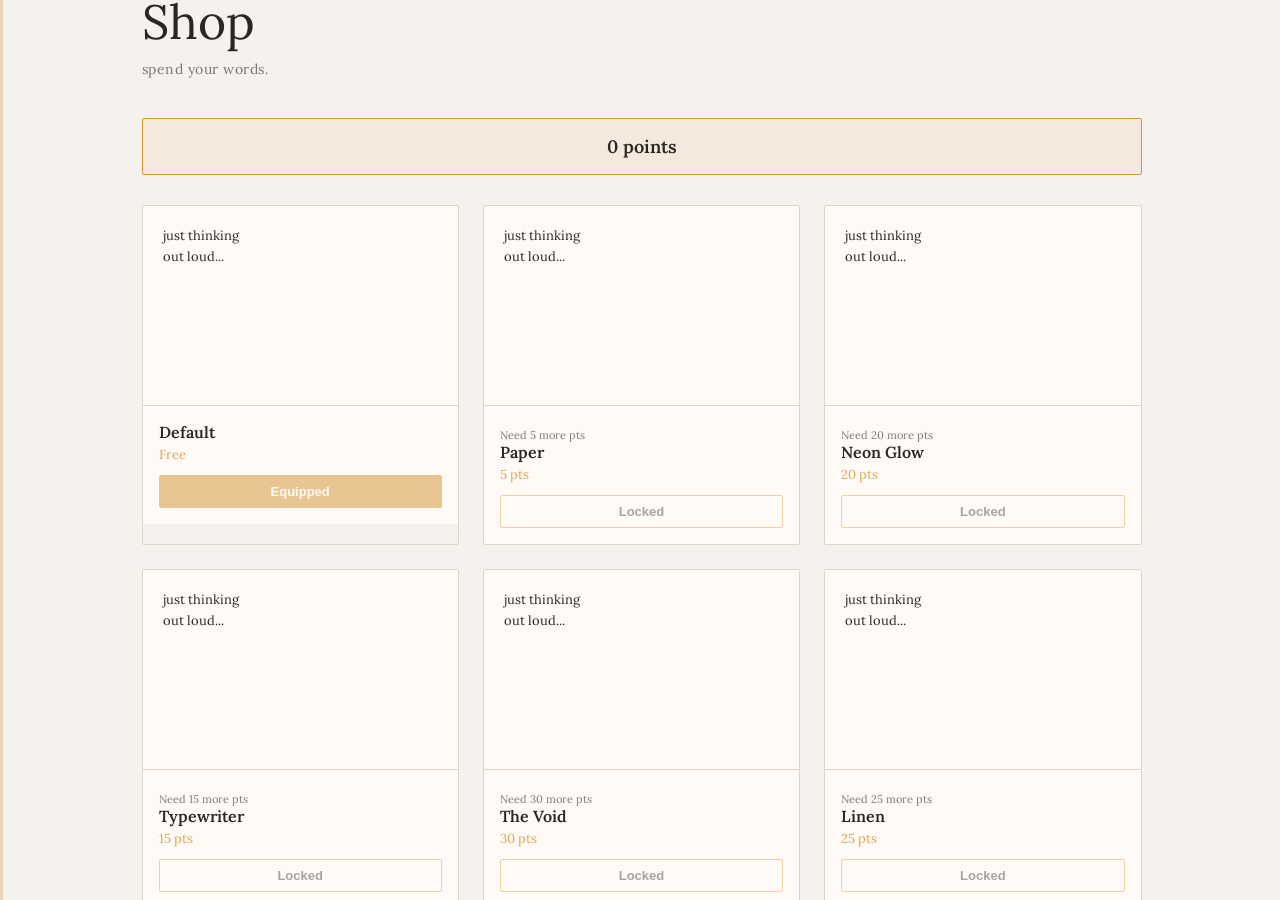
==== shop.html @ 13646a2e "Build Vomit MVP: complete journaling app with journal page, shop, themes, points, and prompts - Jour" ====
<!DOCTYPE html>
<html lang="en">
<head>
  <meta charset="UTF-8">
  <meta name="viewport" content="width=device-width, initial-scale=1.0">
  <title>Vomit — Shop</title>
  <link rel="stylesheet" href="style.css">
</head>
<body class="dusk font-lora">
  <div class="main-container">
    <!-- Sidebar toggle strip -->
    <div class="sidebar-toggle"></div>

    <!-- Sidebar -->
    <div class="sidebar">
      <div class="sidebar-section">
        <div class="sidebar-section-title">Typeface</div>
        <div class="font-options">
          <div class="font-option lora" data-font="lora">Lora</div>
          <div class="font-option dm-mono" data-font="dm-mono">DM Mono</div>
          <div class="font-option playfair" data-font="playfair">Playfair Display</div>
          <div class="font-option crimson" data-font="crimson">Crimson Pro</div>
          <div class="font-option baskerville" data-font="baskerville">Libre Baskerville</div>
        </div>
      </div>

      <div class="sidebar-section">
        <div class="sidebar-section-title">Mood</div>
        <div class="colorway-options">
          <div class="colorway-swatch colorway-dusk" data-colorway="dusk"></div>
          <div class="colorway-swatch colorway-midnight" data-colorway="midnight"></div>
          <div class="colorway-swatch colorway-fog" data-colorway="fog"></div>
          <div class="colorway-swatch colorway-paper" data-colorway="paper"></div>
          <div class="colorway-swatch colorway-forest" data-colorway="forest"></div>
        </div>
      </div>

      <div class="sidebar-nav">
        <a href="index.html" class="nav-link">Journal</a>
      </div>
    </div>

    <!-- Main content -->
    <div class="content">
      <div style="width: 100%; max-width: 1000px;">
        <div class="shop-header">
          <h1 class="shop-title">Shop</h1>
          <p class="shop-subtext">spend your words.</p>
        </div>

        <div class="points-balance">0 points</div>

        <div class="themes-grid"></div>
      </div>
    </div>
  </div>

  <script src="data.js"></script>
  <script src="shop.js"></script>
</body>
</html>
---- style.css ----
@import url('https://fonts.googleapis.com/css2?family=Crimson+Pro:ital,wght@0,400;0,600;1,400&family=DM+Mono:ital,wght@0,300;0,400;1,300&family=Libre+Baskerville:ital,wght@0,400;0,700;1,400&family=Lora:ital,wght@0,400;0,600;1,400&family=Playfair+Display:ital,wght@0,400;0,600;1,400&display=swap');

* {
  margin: 0;
  padding: 0;
  box-sizing: border-box;
}

html, body {
  width: 100%;
  height: 100%;
  overflow: hidden;
}

body {
  font-family: 'Lora', serif;
  transition: all 0.2s ease;
}

/* Colorways */
body.dusk {
  --bg: #f5f1ed;
  --text: #2c2622;
  --accent: #d4932e;
  --card-bg: #fffaf6;
  --card-border: #ddd5cc;
  --sidebar-bg: rgba(245, 241, 237, 0.92);
  --prompt-bg: rgba(212, 147, 46, 0.08);
  --prompt-text: #2c2622;
  --ruled-line: #e8ddd3;
}

body.midnight {
  --bg: #0f0e0e;
  --text: #e8e4de;
  --accent: #5a7fb8;
  --card-bg: #1a1a1a;
  --card-border: #333;
  --sidebar-bg: rgba(15, 14, 14, 0.92);
  --prompt-bg: rgba(90, 127, 184, 0.12);
  --prompt-text: #e8e4de;
  --ruled-line: #3a3a3a;
}

body.fog {
  --bg: #9e9fa3;
  --text: #2d3139;
  --accent: #c8c2f0;
  --card-bg: #b8bac2;
  --card-border: #999;
  --sidebar-bg: rgba(158, 159, 163, 0.92);
  --prompt-bg: rgba(200, 194, 240, 0.12);
  --prompt-text: #2d3139;
  --ruled-line: #a3a5ad;
}

body.paper {
  --bg: #ede4d3;
  --text: #3a2f22;
  --accent: #b8651a;
  --card-bg: #f9f3e8;
  --card-border: #d9cdb7;
  --sidebar-bg: rgba(237, 228, 211, 0.92);
  --prompt-bg: rgba(184, 101, 26, 0.08);
  --prompt-text: #3a2f22;
  --ruled-line: #e6d9c3;
}

body.forest {
  --bg: #0f2b1a;
  --text: #c4d9cf;
  --accent: #a39d6e;
  --card-bg: #1a3a26;
  --card-border: #2d4a37;
  --sidebar-bg: rgba(15, 43, 26, 0.92);
  --prompt-bg: rgba(163, 157, 110, 0.12);
  --prompt-text: #c4d9cf;
  --ruled-line: #2d4a37;
}

body {
  background-color: var(--bg);
  color: var(--text);
}

/* Font selections */
body.font-lora {
  font-family: 'Lora', serif;
}

body.font-dm-mono {
  font-family: 'DM Mono', monospace;
}

body.font-playfair {
  font-family: 'Playfair Display', serif;
}

body.font-crimson {
  font-family: 'Crimson Pro', serif;
}

body.font-baskerville {
  font-family: 'Libre Baskerville', serif;
}

/* Main layout */
.main-container {
  display: flex;
  width: 100%;
  height: 100%;
  position: relative;
}

/* Left sidebar strip (clickable to toggle) */
.sidebar-toggle {
  width: 3px;
  background-color: var(--accent);
  cursor: pointer;
  transition: width 0.2s ease;
  opacity: 0.3;
}

.sidebar-toggle:hover {
  opacity: 0.6;
  width: 4px;
}

/* Sidebar panel */
.sidebar {
  position: fixed;
  left: 0;
  top: 0;
  width: 220px;
  height: 100%;
  background-color: var(--sidebar-bg);
  padding: 40px 24px;
  overflow-y: auto;
  transform: translateX(-100%);
  transition: transform 0.25s ease;
  z-index: 1000;
  border-right: 1px solid var(--card-border);
}

.sidebar.active {
  transform: translateX(0);
}

.sidebar-section {
  margin-bottom: 40px;
}

.sidebar-section-title {
  font-size: 12px;
  text-transform: uppercase;
  letter-spacing: 1px;
  color: var(--text);
  opacity: 0.6;
  margin-bottom: 16px;
  font-weight: 600;
}

/* Font picker */
.font-options {
  display: flex;
  flex-direction: column;
  gap: 12px;
}

.font-option {
  cursor: pointer;
  padding: 8px 0;
  text-decoration: none;
  color: var(--text);
  transition: opacity 0.2s ease;
  border-bottom: 1px solid transparent;
}

.font-option:hover {
  opacity: 0.7;
}

.font-option.active {
  border-bottom: 1px solid var(--accent);
  opacity: 1;
}

.font-option.lora { font-family: 'Lora', serif; }
.font-option.dm-mono { font-family: 'DM Mono', monospace; }
.font-option.playfair { font-family: 'Playfair Display', serif; }
.font-option.crimson { font-family: 'Crimson Pro', serif; }
.font-option.baskerville { font-family: 'Libre Baskerville', serif; }

/* Colorway picker */
.colorway-options {
  display: grid;
  grid-template-columns: repeat(5, 1fr);
  gap: 8px;
}

.colorway-swatch {
  width: 100%;
  aspect-ratio: 1;
  border-radius: 3px;
  border: 2px solid transparent;
  cursor: pointer;
  transition: border 0.2s ease;
  opacity: 0.7;
}

.colorway-swatch:hover {
  opacity: 1;
}

.colorway-swatch.active {
  border-color: var(--accent);
  opacity: 1;
}

.colorway-dusk { background-color: #f5f1ed; border-color: #2c2622; }
.colorway-midnight { background-color: #0f0e0e; border-color: #e8e4de; }
.colorway-fog { background-color: #9e9fa3; }
.colorway-paper { background-color: #ede4d3; }
.colorway-forest { background-color: #0f2b1a; border-color: #c4d9cf; }

/* Stats */
.sidebar-stats {
  font-size: 13px;
  line-height: 1.6;
  color: var(--text);
}

.stat-line {
  margin-bottom: 8px;
}

.stat-label {
  opacity: 0.6;
}

.stat-value {
  font-weight: 600;
}

/* Navigation */
.sidebar-nav {
  margin-top: 20px;
  padding-top: 20px;
  border-top: 1px solid var(--card-border);
}

.nav-link {
  color: var(--text);
  text-decoration: none;
  cursor: pointer;
  transition: opacity 0.2s ease;
  font-size: 14px;
}

.nav-link:hover {
  opacity: 0.7;
}

/* Center content area */
.content {
  flex: 1;
  display: flex;
  justify-content: center;
  align-items: center;
  padding: 40px 20px;
  overflow-y: auto;
  position: relative;
}

/* Notebook card */
.notebook-card {
  width: 100%;
  max-width: 680px;
  min-height: 500px;
  background-color: var(--card-bg);
  border: 1px solid var(--card-border);
  border-radius: 2px;
  padding: 40px;
  position: relative;
  box-shadow: 0 2px 8px rgba(0, 0, 0, 0.08);
  transition: all 0.2s ease;
}

/* Ruled lines (default theme) */
.notebook-card.theme-default {
  background-image: repeating-linear-gradient(
    to bottom,
    transparent 0,
    transparent 27px,
    var(--ruled-line) 27px,
    var(--ruled-line) 28px
  );
  background-position: 0 40px;
}

/* Paper theme */
.notebook-card.theme-paper {
  background-color: var(--card-bg);
  background-image:
    repeating-linear-gradient(
      90deg,
      transparent 0,
      transparent 2px,
      rgba(0, 0, 0, 0.02) 2px,
      rgba(0, 0, 0, 0.02) 4px
    ),
    repeating-linear-gradient(
      0deg,
      transparent 0,
      transparent 1px,
      rgba(0, 0, 0, 0.01) 1px,
      rgba(0, 0, 0, 0.01) 2px
    );
  border: 2px solid var(--card-border);
  border-radius: 1px;
}

/* Glow theme */
.notebook-card.theme-glow {
  background-color: var(--card-bg);
  border: 2px solid;
  border-color: #00ff88;
  box-shadow:
    inset 0 0 20px rgba(0, 255, 136, 0.1),
    0 0 20px rgba(0, 255, 136, 0.15),
    0 2px 8px rgba(0, 0, 0, 0.2);
}

.notebook-card.theme-glow * {
  text-shadow: 0 0 8px rgba(0, 255, 136, 0.2);
}

/* Typewriter theme */
.notebook-card.theme-typewriter {
  background-color: #f5f0e8;
  color: #2a2a2a;
  border: 3px solid #3a3a3a;
  font-family: 'DM Mono', monospace;
  filter: sepia(0.1);
}

/* Void theme */
.notebook-card.theme-void {
  background-color: #000;
  color: #fff;
  border: none;
  box-shadow: none;
  caret-color: #ff0000;
}

/* Linen theme */
.notebook-card.theme-linen {
  background: linear-gradient(45deg, #d4b5a0 1px, transparent 1px),
              linear-gradient(-45deg, #d4b5a0 1px, transparent 1px),
              linear-gradient(45deg, #d4b5a0 1px, transparent 1px),
              linear-gradient(-45deg, #d4b5a0 1px, transparent 1px);
  background-size: 30px 30px;
  background-position: 0 0, 10px 10px, 20px 0, 10px -10px;
  background-color: #c9a97a;
  color: #4a3728;
  border: 1px solid #9d7d61;
}

/* Editor */
.editor {
  min-height: 300px;
  outline: none;
  line-height: 28px;
  font-size: 15px;
  word-wrap: break-word;
  white-space: pre-wrap;
}

.editor:focus {
  outline: none;
}

/* Editor line blur */
.editor-line {
  transition: filter 0.4s ease, opacity 0.4s ease;
}

.editor-line.blur-1 {
  filter: blur(0.5px);
  opacity: 0.85;
}

.editor-line.blur-2 {
  filter: blur(1.5px);
  opacity: 0.6;
}

.editor-line.blur-3 {
  filter: blur(3px);
  opacity: 0.35;
}

/* Session timer */
.session-timer {
  position: absolute;
  top: 40px;
  right: 40px;
  font-size: 13px;
  color: var(--text);
  opacity: 0.6;
  font-family: 'DM Mono', monospace;
}

/* Prompts accepted tracker */
.prompts-tracker {
  text-align: center;
  font-size: 12px;
  color: var(--text);
  opacity: 0.5;
  margin-top: 20px;
  letter-spacing: 0.5px;
}

/* Prompt card */
.prompt-card {
  position: fixed;
  max-width: 220px;
  background-color: var(--prompt-bg);
  border: 1px solid var(--accent);
  border-radius: 2px;
  padding: 16px;
  z-index: 100;
  animation: floatIn 0.6s ease;
}

@keyframes floatIn {
  from {
    opacity: 0;
    transform: translateY(10px);
  }
  to {
    opacity: 1;
    transform: translateY(0);
  }
}

@keyframes slideToward {
  to {
    opacity: 0;
    transform: scale(0.9);
  }
}

.prompt-card.accepting {
  animation: slideToward 0.4s ease forwards;
}

.prompt-text {
  font-size: 14px;
  color: var(--prompt-text);
  font-style: italic;
  line-height: 1.5;
  margin-bottom: 12px;
}

.prompt-buttons {
  display: flex;
  gap: 8px;
  justify-content: space-between;
}

.prompt-btn {
  flex: 1;
  padding: 6px 10px;
  border: 1px solid var(--accent);
  background-color: transparent;
  color: var(--accent);
  cursor: pointer;
  font-size: 13px;
  border-radius: 2px;
  transition: all 0.2s ease;
  font-weight: 600;
}

.prompt-btn:hover {
  background-color: var(--accent);
  color: var(--card-bg);
}

/* Points toast */
.points-toast {
  position: fixed;
  pointer-events: none;
  font-weight: 600;
  font-size: 16px;
  color: var(--accent);
  animation: pointsFloat 1.5s ease forwards;
  z-index: 500;
}

@keyframes pointsFloat {
  0% {
    opacity: 1;
    transform: translateY(0) translateX(0);
  }
  100% {
    opacity: 0;
    transform: translateY(-40px) translateX(0);
  }
}

/* Sound toggle */
.sound-toggle {
  position: absolute;
  bottom: 40px;
  left: 24px;
  background: none;
  border: none;
  color: var(--text);
  cursor: pointer;
  font-size: 12px;
  opacity: 0.6;
  transition: opacity 0.2s ease;
}

.sound-toggle:hover {
  opacity: 1;
}

/* Shop page */
.shop-header {
  margin-bottom: 40px;
}

.shop-title {
  font-size: 48px;
  margin-bottom: 8px;
  font-weight: 400;
}

.shop-subtext {
  font-size: 14px;
  opacity: 0.6;
  letter-spacing: 0.5px;
}

.points-balance {
  font-size: 18px;
  font-weight: 600;
  margin-bottom: 30px;
  padding: 16px;
  background-color: var(--prompt-bg);
  border: 1px solid var(--accent);
  border-radius: 2px;
  text-align: center;
}

.themes-grid {
  display: grid;
  grid-template-columns: repeat(auto-fit, minmax(280px, 1fr));
  gap: 24px;
  width: 100%;
  max-width: 1000px;
}

.theme-card {
  border: 1px solid var(--card-border);
  border-radius: 2px;
  overflow: hidden;
  transition: all 0.2s ease;
}

.theme-card:hover {
  box-shadow: 0 4px 12px rgba(0, 0, 0, 0.1);
}

.shop-preview-card {
  width: 100%;
  height: 200px;
  background-color: var(--card-bg);
  border-bottom: 1px solid var(--card-border);
  padding: 20px;
  overflow: hidden;
  display: flex;
  align-items: flex-start;
  position: relative;
}

.preview-sample-text {
  font-size: 13px;
  line-height: 1.6;
  color: inherit;
}

.theme-info {
  padding: 16px;
  background-color: var(--card-bg);
}

.theme-name {
  font-size: 16px;
  font-weight: 600;
  margin-bottom: 4px;
}

.theme-cost {
  font-size: 13px;
  color: var(--accent);
  margin-bottom: 12px;
  opacity: 0.8;
}

.theme-btn {
  width: 100%;
  padding: 8px;
  border: 1px solid var(--accent);
  background-color: var(--card-bg);
  color: var(--text);
  cursor: pointer;
  border-radius: 2px;
  font-size: 13px;
  font-weight: 600;
  transition: all 0.2s ease;
}

.theme-btn:hover:not(:disabled) {
  background-color: var(--accent);
  color: var(--card-bg);
}

.theme-btn:disabled {
  opacity: 0.5;
  cursor: not-allowed;
}

.theme-btn.active {
  background-color: var(--accent);
  color: var(--card-bg);
}

.theme-btn.locked {
  opacity: 0.4;
}

.lock-info {
  font-size: 11px;
  margin-top: 6px;
  opacity: 0.6;
}

/* Responsive */
@media (max-width: 900px) {
  .notebook-card {
    max-width: 100%;
    padding: 30px 20px;
  }

  .sidebar {
    width: 200px;
    padding: 30px 16px;
  }

  .session-timer {
    font-size: 12px;
  }

  .themes-grid {
    grid-template-columns: 1fr;
  }
}
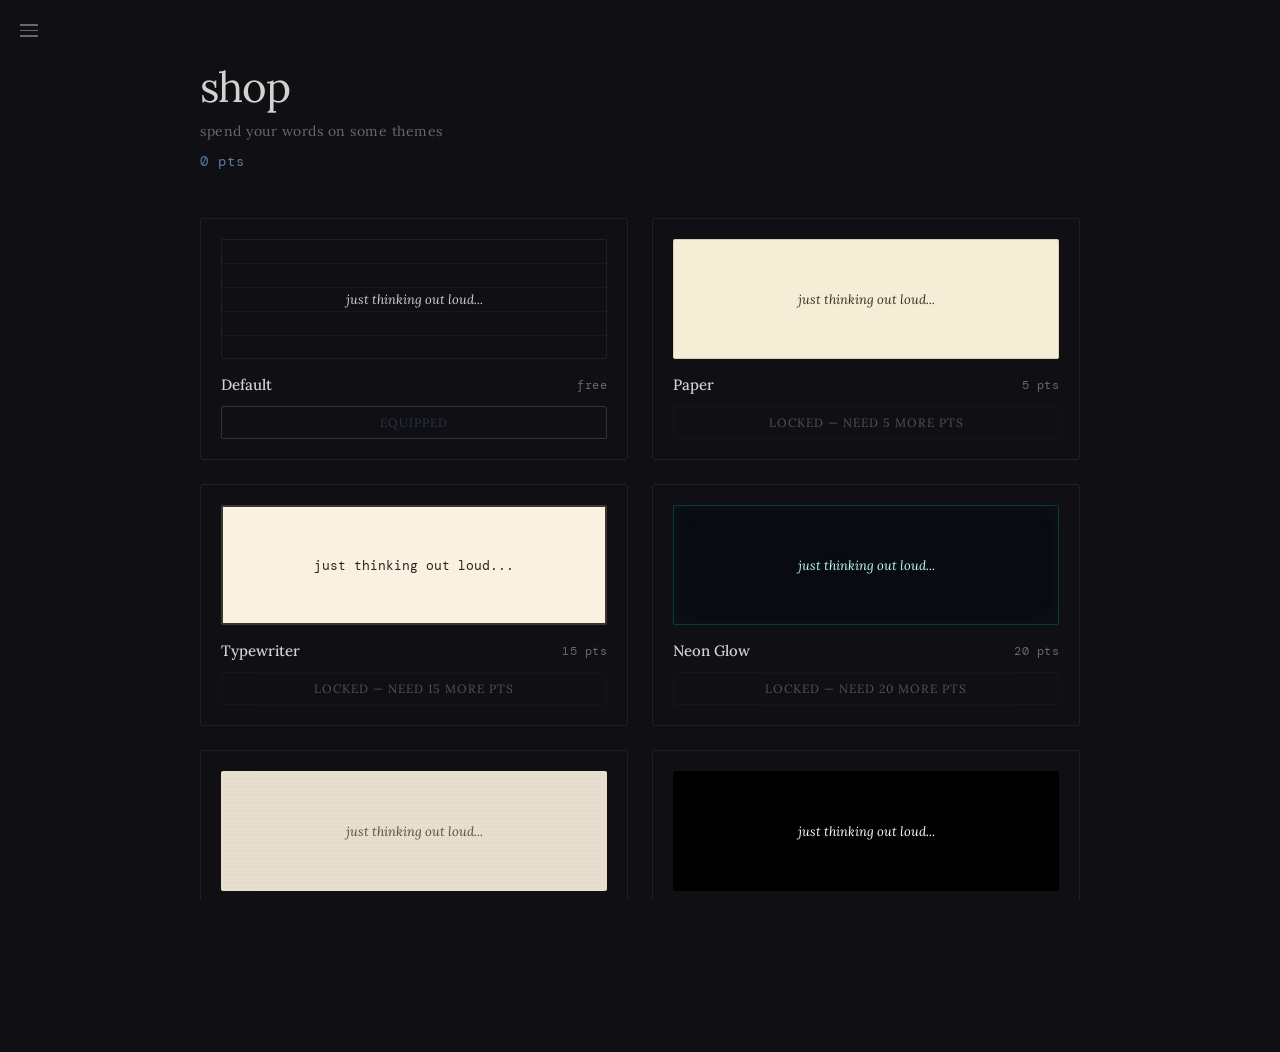
==== commit 6632b147: "Launch" ====
--- a/shop.html
+++ b/shop.html
@@ -3,56 +3,58 @@
 <head>
   <meta charset="UTF-8">
   <meta name="viewport" content="width=device-width, initial-scale=1.0">
-  <title>Vomit — Shop</title>
+  <title>vomit — shop</title>
   <link rel="stylesheet" href="style.css">
 </head>
-<body class="dusk font-lora">
-  <div class="main-container">
-    <!-- Sidebar toggle strip -->
-    <div class="sidebar-toggle"></div>
+<body class="midnight font-lora">
 
-    <!-- Sidebar -->
-    <div class="sidebar">
-      <div class="sidebar-section">
-        <div class="sidebar-section-title">Typeface</div>
-        <div class="font-options">
-          <div class="font-option lora" data-font="lora">Lora</div>
-          <div class="font-option dm-mono" data-font="dm-mono">DM Mono</div>
-          <div class="font-option playfair" data-font="playfair">Playfair Display</div>
-          <div class="font-option crimson" data-font="crimson">Crimson Pro</div>
-          <div class="font-option baskerville" data-font="baskerville">Libre Baskerville</div>
-        </div>
-      </div>
+  <!-- Sidebar -->
+  <button class="hamburger" id="hamburger" aria-label="Menu">
+    <span></span><span></span><span></span>
+  </button>
 
-      <div class="sidebar-section">
-        <div class="sidebar-section-title">Mood</div>
-        <div class="colorway-options">
-          <div class="colorway-swatch colorway-dusk" data-colorway="dusk"></div>
-          <div class="colorway-swatch colorway-midnight" data-colorway="midnight"></div>
-          <div class="colorway-swatch colorway-fog" data-colorway="fog"></div>
-          <div class="colorway-swatch colorway-paper" data-colorway="paper"></div>
-          <div class="colorway-swatch colorway-forest" data-colorway="forest"></div>
-        </div>
-      </div>
+  <div class="sidebar-trigger"></div>
+  <aside class="sidebar" id="sidebar">
+    <div class="sidebar-section">
+      <h3>typeface</h3>
+      <button class="font-option" data-font="lora">Lora</button>
+      <button class="font-option" data-font="dm-mono">DM Mono</button>
+      <button class="font-option" data-font="playfair">Playfair Display</button>
+      <button class="font-option" data-font="comic-sans">Comic Sans</button>
+      <button class="font-option" data-font="libre">Libre Baskerville</button>
+    </div>
 
-      <div class="sidebar-nav">
-        <a href="index.html" class="nav-link">Journal</a>
+    <div class="sidebar-section">
+      <h3>mood</h3>
+      <div class="colorway-options">
+        <div class="colorway-swatch" data-colorway="dusk" title="dusk"></div>
+        <div class="colorway-swatch" data-colorway="midnight" title="midnight"></div>
+        <div class="colorway-swatch" data-colorway="fog" title="fog"></div>
+        <div class="colorway-swatch" data-colorway="paper" title="paper"></div>
+        <div class="colorway-swatch" data-colorway="forest" title="forest"></div>
       </div>
     </div>
 
-    <!-- Main content -->
-    <div class="content">
-      <div style="width: 100%; max-width: 1000px;">
-        <div class="shop-header">
-          <h1 class="shop-title">Shop</h1>
-          <p class="shop-subtext">spend your words.</p>
-        </div>
+    <div class="sidebar-section sidebar-nav">
+      <a href="index.html">journal</a>
+    </div>
 
-        <div class="points-balance">0 points</div>
+    <div class="sidebar-section sidebar-stats">
+      streak: <span id="statStreak">0</span> days<br>
+      prompts: <span id="statPrompts">0</span><br>
+      points: <span id="statPoints">0</span>
+    </div>
+  </aside>
 
-        <div class="themes-grid"></div>
-      </div>
+  <!-- Shop Content -->
+  <div class="shop-wrapper">
+    <div class="shop-header">
+      <h1>shop</h1>
+      <p>spend your words on some themes</p>
+      <div class="shop-points" id="shopPoints">0 pts</div>
     </div>
+
+    <div class="theme-grid" id="themeGrid"></div>
   </div>
 
   <script src="data.js"></script>
--- a/style.css
+++ b/style.css
@@ -1,670 +1,790 @@
-@import url('https://fonts.googleapis.com/css2?family=Crimson+Pro:ital,wght@0,400;0,600;1,400&family=DM+Mono:ital,wght@0,300;0,400;1,300&family=Libre+Baskerville:ital,wght@0,400;0,700;1,400&family=Lora:ital,wght@0,400;0,600;1,400&family=Playfair+Display:ital,wght@0,400;0,600;1,400&display=swap');
-
-* {
+/* style.css — Vomit journaling app */
+
+@import url('https://fonts.googleapis.com/css2?family=DM+Mono:wght@300;400;500&family=Libre+Baskerville:wght@400;700&family=Lora:wght@400;500;600;700&family=Playfair+Display:wght@400;500;600;700&display=swap');
+
+/* ───── Reset ───── */
+*, *::before, *::after {
   margin: 0;
   padding: 0;
   box-sizing: border-box;
 }
 
+/* ───── Colorways ───── */
+body.dusk {
+  --bg: #f5f0eb;
+  --text: #2c2c2c;
+  --accent: #c9914e;
+  --accent-dim: rgba(201, 145, 78, 0.3);
+  --surface: rgba(0, 0, 0, 0.03);
+  --border: rgba(0, 0, 0, 0.08);
+  --sidebar-bg: rgba(245, 240, 235, 0.95);
+  --muted: #8a8078;
+  --line-color: rgba(0, 0, 0, 0.06);
+  --card-bg: transparent;
+  --prompt-bg: rgba(245, 240, 235, 0.95);
+}
+
+body.midnight {
+  --bg: #0f0f14;
+  --text: #d4d2ce;
+  --accent: #5b7a9d;
+  --accent-dim: rgba(91, 122, 157, 0.3);
+  --surface: rgba(255, 255, 255, 0.03);
+  --border: rgba(255, 255, 255, 0.07);
+  --sidebar-bg: rgba(15, 15, 20, 0.95);
+  --muted: #6b6965;
+  --line-color: rgba(255, 255, 255, 0.04);
+  --card-bg: transparent;
+  --prompt-bg: rgba(20, 20, 28, 0.95);
+}
+
+body.fog {
+  --bg: #d5d5dc;
+  --text: #2e3440;
+  --accent: #a292c4;
+  --accent-dim: rgba(162, 146, 196, 0.3);
+  --surface: rgba(0, 0, 0, 0.03);
+  --border: rgba(0, 0, 0, 0.08);
+  --sidebar-bg: rgba(213, 213, 220, 0.95);
+  --muted: #7a7a88;
+  --line-color: rgba(0, 0, 0, 0.06);
+  --card-bg: transparent;
+  --prompt-bg: rgba(213, 213, 220, 0.95);
+}
+
+body.paper {
+  --bg: #f0e8d8;
+  --text: #2a2218;
+  --accent: #b56a46;
+  --accent-dim: rgba(181, 106, 70, 0.3);
+  --surface: rgba(0, 0, 0, 0.03);
+  --border: rgba(0, 0, 0, 0.08);
+  --sidebar-bg: rgba(240, 232, 216, 0.95);
+  --muted: #8a7c6a;
+  --line-color: rgba(0, 0, 0, 0.07);
+  --card-bg: transparent;
+  --prompt-bg: rgba(240, 232, 216, 0.95);
+}
+
+body.forest {
+  --bg: #0e1a12;
+  --text: #a4b8a0;
+  --accent: #b5a045;
+  --accent-dim: rgba(181, 160, 69, 0.3);
+  --surface: rgba(255, 255, 255, 0.03);
+  --border: rgba(255, 255, 255, 0.06);
+  --sidebar-bg: rgba(14, 26, 18, 0.95);
+  --muted: #5e6e5a;
+  --line-color: rgba(255, 255, 255, 0.04);
+  --card-bg: transparent;
+  --prompt-bg: rgba(18, 32, 22, 0.95);
+}
+
+/* ───── Font families ───── */
+body.font-lora { --font: 'Lora', serif; }
+body.font-dm-mono { --font: 'DM Mono', monospace; }
+body.font-playfair { --font: 'Playfair Display', serif; }
+body.font-comic-sans { --font: 'Comic Sans MS', 'Comic Sans', cursive; }
+body.font-libre { --font: 'Libre Baskerville', serif; }
+
+/* ───── Base ───── */
 html, body {
-  width: 100%;
   height: 100%;
   overflow: hidden;
 }
 
 body {
-  font-family: 'Lora', serif;
-  transition: all 0.2s ease;
-}
-
-/* Colorways */
-body.dusk {
-  --bg: #f5f1ed;
-  --text: #2c2622;
-  --accent: #d4932e;
-  --card-bg: #fffaf6;
-  --card-border: #ddd5cc;
-  --sidebar-bg: rgba(245, 241, 237, 0.92);
-  --prompt-bg: rgba(212, 147, 46, 0.08);
-  --prompt-text: #2c2622;
-  --ruled-line: #e8ddd3;
-}
-
-body.midnight {
-  --bg: #0f0e0e;
-  --text: #e8e4de;
-  --accent: #5a7fb8;
-  --card-bg: #1a1a1a;
-  --card-border: #333;
-  --sidebar-bg: rgba(15, 14, 14, 0.92);
-  --prompt-bg: rgba(90, 127, 184, 0.12);
-  --prompt-text: #e8e4de;
-  --ruled-line: #3a3a3a;
-}
-
-body.fog {
-  --bg: #9e9fa3;
-  --text: #2d3139;
-  --accent: #c8c2f0;
-  --card-bg: #b8bac2;
-  --card-border: #999;
-  --sidebar-bg: rgba(158, 159, 163, 0.92);
-  --prompt-bg: rgba(200, 194, 240, 0.12);
-  --prompt-text: #2d3139;
-  --ruled-line: #a3a5ad;
-}
-
-body.paper {
-  --bg: #ede4d3;
-  --text: #3a2f22;
-  --accent: #b8651a;
-  --card-bg: #f9f3e8;
-  --card-border: #d9cdb7;
-  --sidebar-bg: rgba(237, 228, 211, 0.92);
-  --prompt-bg: rgba(184, 101, 26, 0.08);
-  --prompt-text: #3a2f22;
-  --ruled-line: #e6d9c3;
-}
-
-body.forest {
-  --bg: #0f2b1a;
-  --text: #c4d9cf;
-  --accent: #a39d6e;
-  --card-bg: #1a3a26;
-  --card-border: #2d4a37;
-  --sidebar-bg: rgba(15, 43, 26, 0.92);
-  --prompt-bg: rgba(163, 157, 110, 0.12);
-  --prompt-text: #c4d9cf;
-  --ruled-line: #2d4a37;
-}
-
-body {
-  background-color: var(--bg);
-  color: var(--text);
-}
-
-/* Font selections */
-body.font-lora {
-  font-family: 'Lora', serif;
-}
-
-body.font-dm-mono {
-  font-family: 'DM Mono', monospace;
-}
-
-body.font-playfair {
-  font-family: 'Playfair Display', serif;
-}
-
-body.font-crimson {
-  font-family: 'Crimson Pro', serif;
-}
-
-body.font-baskerville {
-  font-family: 'Libre Baskerville', serif;
-}
-
-/* Main layout */
-.main-container {
-  display: flex;
-  width: 100%;
-  height: 100%;
+  background: var(--bg);
+  color: var(--text);
+  font-family: var(--font, 'Lora', serif);
+  transition: background 0.4s ease, color 0.4s ease;
   position: relative;
 }
 
-/* Left sidebar strip (clickable to toggle) */
-.sidebar-toggle {
-  width: 3px;
-  background-color: var(--accent);
-  cursor: pointer;
-  transition: width 0.2s ease;
-  opacity: 0.3;
-}
-
-.sidebar-toggle:hover {
-  opacity: 0.6;
-  width: 4px;
-}
-
-/* Sidebar panel */
+/* ───── Sidebar ───── */
+.sidebar-trigger {
+  position: fixed;
+  top: 0;
+  left: 0;
+  width: 32px;
+  height: 100vh;
+  z-index: 100;
+}
+
 .sidebar {
   position: fixed;
+  top: 0;
   left: 0;
-  top: 0;
   width: 220px;
-  height: 100%;
-  background-color: var(--sidebar-bg);
-  padding: 40px 24px;
+  height: 100vh;
+  background: var(--sidebar-bg);
+  backdrop-filter: blur(12px);
+  border-right: 1px solid var(--border);
+  padding: 32px 24px;
+  transform: translateX(-100%);
+  transition: transform 0.3s ease;
+  z-index: 99;
+  display: flex;
+  flex-direction: column;
+  gap: 28px;
   overflow-y: auto;
-  transform: translateX(-100%);
-  transition: transform 0.25s ease;
-  z-index: 1000;
-  border-right: 1px solid var(--card-border);
-}
-
-.sidebar.active {
+}
+
+.sidebar-trigger:hover ~ .sidebar,
+.sidebar:hover,
+.sidebar.open {
   transform: translateX(0);
 }
 
-.sidebar-section {
-  margin-bottom: 40px;
-}
-
-.sidebar-section-title {
-  font-size: 12px;
+.hamburger {
+  position: fixed;
+  top: 20px;
+  left: 16px;
+  z-index: 101;
+  cursor: pointer;
+  display: flex;
+  flex-direction: column;
+  gap: 4px;
+  padding: 4px;
+  background: none;
+  border: none;
+}
+
+.hamburger span {
+  display: block;
+  width: 18px;
+  height: 1.5px;
+  background: var(--muted);
+  transition: all 0.2s ease;
+}
+
+.hamburger:hover span {
+  background: var(--text);
+}
+
+.sidebar-section h3 {
+  font-size: 10px;
   text-transform: uppercase;
-  letter-spacing: 1px;
-  color: var(--text);
+  letter-spacing: 2px;
+  color: var(--muted);
+  margin-bottom: 12px;
+  font-weight: 400;
+}
+
+/* Font picker */
+.font-option {
+  display: block;
+  width: 100%;
+  background: none;
+  border: none;
+  color: var(--text);
+  font-size: 14px;
+  padding: 6px 0;
+  cursor: pointer;
+  text-align: left;
   opacity: 0.6;
-  margin-bottom: 16px;
-  font-weight: 600;
-}
-
-/* Font picker */
-.font-options {
-  display: flex;
-  flex-direction: column;
-  gap: 12px;
-}
-
-.font-option {
+  transition: all 0.2s ease;
+  position: relative;
+}
+
+.font-option:hover { opacity: 1; }
+
+.font-option.active {
+  opacity: 1;
+}
+
+.font-option.active::after {
+  content: '';
+  position: absolute;
+  bottom: 4px;
+  left: 0;
+  width: 100%;
+  height: 1px;
+  background: var(--accent);
+}
+
+.font-option[data-font="lora"] { font-family: 'Lora', serif; }
+.font-option[data-font="dm-mono"] { font-family: 'DM Mono', monospace; }
+.font-option[data-font="playfair"] { font-family: 'Playfair Display', serif; }
+.font-option[data-font="comic-sans"] { font-family: 'Comic Sans MS', cursive; }
+.font-option[data-font="libre"] { font-family: 'Libre Baskerville', serif; }
+
+/* Colorway swatches */
+.colorway-options {
+  display: flex;
+  gap: 8px;
+}
+
+.colorway-swatch {
+  width: 28px;
+  height: 28px;
+  border-radius: 3px;
+  border: 1.5px solid transparent;
   cursor: pointer;
-  padding: 8px 0;
-  text-decoration: none;
-  color: var(--text);
-  transition: opacity 0.2s ease;
-  border-bottom: 1px solid transparent;
-}
-
-.font-option:hover {
-  opacity: 0.7;
-}
-
-.font-option.active {
-  border-bottom: 1px solid var(--accent);
-  opacity: 1;
-}
-
-.font-option.lora { font-family: 'Lora', serif; }
-.font-option.dm-mono { font-family: 'DM Mono', monospace; }
-.font-option.playfair { font-family: 'Playfair Display', serif; }
-.font-option.crimson { font-family: 'Crimson Pro', serif; }
-.font-option.baskerville { font-family: 'Libre Baskerville', serif; }
-
-/* Colorway picker */
-.colorway-options {
-  display: grid;
-  grid-template-columns: repeat(5, 1fr);
-  gap: 8px;
-}
-
-.colorway-swatch {
-  width: 100%;
-  aspect-ratio: 1;
-  border-radius: 3px;
-  border: 2px solid transparent;
-  cursor: pointer;
-  transition: border 0.2s ease;
-  opacity: 0.7;
+  transition: all 0.2s ease;
 }
 
 .colorway-swatch:hover {
-  opacity: 1;
+  transform: scale(1.1);
 }
 
 .colorway-swatch.active {
   border-color: var(--accent);
-  opacity: 1;
-}
-
-.colorway-dusk { background-color: #f5f1ed; border-color: #2c2622; }
-.colorway-midnight { background-color: #0f0e0e; border-color: #e8e4de; }
-.colorway-fog { background-color: #9e9fa3; }
-.colorway-paper { background-color: #ede4d3; }
-.colorway-forest { background-color: #0f2b1a; border-color: #c4d9cf; }
-
-/* Stats */
+}
+
+.colorway-swatch[data-colorway="dusk"] { background: #f5f0eb; }
+.colorway-swatch[data-colorway="midnight"] { background: #0f0f14; border-color: rgba(255,255,255,0.15); }
+.colorway-swatch[data-colorway="fog"] { background: #d5d5dc; }
+.colorway-swatch[data-colorway="paper"] { background: #f0e8d8; }
+.colorway-swatch[data-colorway="forest"] { background: #0e1a12; border-color: rgba(255,255,255,0.1); }
+
+.colorway-swatch.active[data-colorway="midnight"],
+.colorway-swatch.active[data-colorway="forest"] {
+  border-color: var(--accent);
+}
+
+/* Sidebar nav */
+.sidebar-nav a {
+  color: var(--muted);
+  text-decoration: none;
+  font-size: 13px;
+  letter-spacing: 1px;
+  transition: color 0.2s ease;
+}
+
+.sidebar-nav a:hover {
+  color: var(--text);
+}
+
 .sidebar-stats {
-  font-size: 13px;
-  line-height: 1.6;
-  color: var(--text);
-}
-
-.stat-line {
-  margin-bottom: 8px;
-}
-
-.stat-label {
-  opacity: 0.6;
-}
-
-.stat-value {
-  font-weight: 600;
-}
-
-/* Navigation */
-.sidebar-nav {
-  margin-top: 20px;
-  padding-top: 20px;
-  border-top: 1px solid var(--card-border);
-}
-
-.nav-link {
-  color: var(--text);
-  text-decoration: none;
+  font-size: 11px;
+  color: var(--muted);
+  line-height: 1.8;
+  letter-spacing: 0.5px;
+}
+
+.sidebar-stats span {
+  color: var(--text);
+}
+
+/* Sound toggle */
+.sound-toggle {
+  background: none;
+  border: none;
+  color: var(--muted);
+  font-size: 12px;
   cursor: pointer;
-  transition: opacity 0.2s ease;
-  font-size: 14px;
-}
-
-.nav-link:hover {
-  opacity: 0.7;
-}
-
-/* Center content area */
-.content {
-  flex: 1;
-  display: flex;
+  padding: 4px 0;
+  text-align: left;
+  transition: color 0.2s ease;
+  letter-spacing: 0.5px;
+}
+
+.sound-toggle:hover { color: var(--text); }
+.sound-toggle.active { color: var(--accent); }
+
+/* ───── Journal Page ───── */
+.journal-wrapper {
+  width: 100%;
+  height: 100vh;
+  display: flex;
+  align-items: center;
   justify-content: center;
-  align-items: center;
-  padding: 40px 20px;
-  overflow-y: auto;
   position: relative;
 }
 
-/* Notebook card */
 .notebook-card {
-  width: 100%;
-  max-width: 680px;
-  min-height: 500px;
-  background-color: var(--card-bg);
-  border: 1px solid var(--card-border);
-  border-radius: 2px;
-  padding: 40px;
+  width: min(720px, 85vw);
+  height: calc(100vh - 80px);
   position: relative;
-  box-shadow: 0 2px 8px rgba(0, 0, 0, 0.08);
-  transition: all 0.2s ease;
-}
-
-/* Ruled lines (default theme) */
-.notebook-card.theme-default {
-  background-image: repeating-linear-gradient(
-    to bottom,
-    transparent 0,
-    transparent 27px,
-    var(--ruled-line) 27px,
-    var(--ruled-line) 28px
-  );
-  background-position: 0 40px;
-}
-
-/* Paper theme */
-.notebook-card.theme-paper {
-  background-color: var(--card-bg);
-  background-image:
-    repeating-linear-gradient(
-      90deg,
-      transparent 0,
-      transparent 2px,
-      rgba(0, 0, 0, 0.02) 2px,
-      rgba(0, 0, 0, 0.02) 4px
-    ),
-    repeating-linear-gradient(
-      0deg,
-      transparent 0,
-      transparent 1px,
-      rgba(0, 0, 0, 0.01) 1px,
-      rgba(0, 0, 0, 0.01) 2px
-    );
-  border: 2px solid var(--card-border);
-  border-radius: 1px;
-}
-
-/* Glow theme */
-.notebook-card.theme-glow {
-  background-color: var(--card-bg);
-  border: 2px solid;
-  border-color: #00ff88;
-  box-shadow:
-    inset 0 0 20px rgba(0, 255, 136, 0.1),
-    0 0 20px rgba(0, 255, 136, 0.15),
-    0 2px 8px rgba(0, 0, 0, 0.2);
-}
-
-.notebook-card.theme-glow * {
-  text-shadow: 0 0 8px rgba(0, 255, 136, 0.2);
-}
-
-/* Typewriter theme */
-.notebook-card.theme-typewriter {
-  background-color: #f5f0e8;
-  color: #2a2a2a;
-  border: 3px solid #3a3a3a;
-  font-family: 'DM Mono', monospace;
-  filter: sepia(0.1);
-}
-
-/* Void theme */
-.notebook-card.theme-void {
-  background-color: #000;
-  color: #fff;
-  border: none;
-  box-shadow: none;
-  caret-color: #ff0000;
-}
-
-/* Linen theme */
-.notebook-card.theme-linen {
-  background: linear-gradient(45deg, #d4b5a0 1px, transparent 1px),
-              linear-gradient(-45deg, #d4b5a0 1px, transparent 1px),
-              linear-gradient(45deg, #d4b5a0 1px, transparent 1px),
-              linear-gradient(-45deg, #d4b5a0 1px, transparent 1px);
-  background-size: 30px 30px;
-  background-position: 0 0, 10px 10px, 20px 0, 10px -10px;
-  background-color: #c9a97a;
-  color: #4a3728;
-  border: 1px solid #9d7d61;
-}
-
-/* Editor */
-.editor {
-  min-height: 300px;
-  outline: none;
-  line-height: 28px;
-  font-size: 15px;
-  word-wrap: break-word;
-  white-space: pre-wrap;
-}
-
-.editor:focus {
-  outline: none;
-}
-
-/* Editor line blur */
-.editor-line {
-  transition: filter 0.4s ease, opacity 0.4s ease;
-}
-
-.editor-line.blur-1 {
-  filter: blur(0.5px);
-  opacity: 0.85;
-}
-
-.editor-line.blur-2 {
-  filter: blur(1.5px);
-  opacity: 0.6;
-}
-
-.editor-line.blur-3 {
-  filter: blur(3px);
-  opacity: 0.35;
+  display: flex;
+  flex-direction: column;
+  transition: all 0.4s ease;
 }
 
 /* Session timer */
 .session-timer {
   position: absolute;
-  top: 40px;
-  right: 40px;
-  font-size: 13px;
-  color: var(--text);
-  opacity: 0.6;
+  top: 8px;
+  right: 12px;
+  font-size: 11px;
+  color: var(--muted);
+  letter-spacing: 1px;
   font-family: 'DM Mono', monospace;
-}
-
-/* Prompts accepted tracker */
-.prompts-tracker {
+  opacity: 0.5;
+  z-index: 2;
+}
+
+/* Points animation */
+.points-float {
+  position: absolute;
+  top: 8px;
+  right: 60px;
+  font-size: 12px;
+  font-family: 'DM Mono', monospace;
+  color: var(--accent);
+  opacity: 0;
+  transform: translateY(0);
+  animation: floatUp 1.5s ease forwards;
+  z-index: 10;
+  pointer-events: none;
+}
+
+@keyframes floatUp {
+  0% { opacity: 0; transform: translateY(4px); }
+  20% { opacity: 1; }
+  100% { opacity: 0; transform: translateY(-20px); }
+}
+
+/* Restored note */
+.restored-note {
   text-align: center;
-  font-size: 12px;
-  color: var(--text);
-  opacity: 0.5;
-  margin-top: 20px;
+  font-size: 11px;
+  color: var(--muted);
+  padding: 8px 0;
+  opacity: 1;
+  transition: opacity 1s ease;
   letter-spacing: 0.5px;
 }
 
-/* Prompt card */
+.restored-note.fade-out {
+  opacity: 0;
+}
+
+/* Writing area */
+.writing-area {
+  flex: 1;
+  position: relative;
+  overflow: hidden;
+}
+
+.writing-area-inner {
+  width: 100%;
+  height: 100%;
+  overflow-y: auto;
+  padding: 0 4px;
+  scrollbar-width: none;
+}
+
+.writing-area-inner::-webkit-scrollbar {
+  display: none;
+}
+
+#editor {
+  width: 100%;
+  min-height: 100%;
+  background: transparent;
+  border: none;
+  outline: none;
+  color: var(--text);
+  font-family: inherit;
+  font-size: 17px;
+  line-height: 2;
+  resize: none;
+  padding: 0;
+  caret-color: var(--accent);
+}
+
+#editor:focus {
+  outline: none;
+}
+
+/* Ruled lines for default theme */
+.notebook-card.theme-default .writing-area {
+  background: repeating-linear-gradient(
+    transparent,
+    transparent calc(2em * 2 - 1px),
+    var(--line-color) calc(2em * 2 - 1px),
+    var(--line-color) calc(2em * 2)
+  );
+  background-position-y: 0px;
+}
+
+/* Prompt tracker */
+.prompt-tracker {
+  text-align: center;
+  font-size: 11px;
+  color: var(--muted);
+  padding: 10px 0 4px;
+  letter-spacing: 0.5px;
+}
+
+/* ───── Prompt Cards ───── */
 .prompt-card {
-  position: fixed;
-  max-width: 220px;
-  background-color: var(--prompt-bg);
-  border: 1px solid var(--accent);
-  border-radius: 2px;
-  padding: 16px;
-  z-index: 100;
-  animation: floatIn 0.6s ease;
-}
-
-@keyframes floatIn {
-  from {
-    opacity: 0;
-    transform: translateY(10px);
-  }
-  to {
-    opacity: 1;
-    transform: translateY(0);
-  }
-}
-
-@keyframes slideToward {
-  to {
-    opacity: 0;
-    transform: scale(0.9);
-  }
-}
-
-.prompt-card.accepting {
-  animation: slideToward 0.4s ease forwards;
+  position: absolute;
+  top: 50%;
+  width: 200px;
+  padding: 20px 18px;
+  background: var(--prompt-bg);
+  border: 1px solid var(--border);
+  border-radius: 3px;
+  z-index: 50;
+  opacity: 0;
+  transform: translateY(10px);
+  animation: promptIn 0.6s ease forwards;
+}
+
+.prompt-card.side-left {
+  right: calc(50% + min(360px, 42.5vw) + 24px);
+}
+
+.prompt-card.side-right {
+  left: calc(50% + min(360px, 42.5vw) + 24px);
+}
+
+@keyframes promptIn {
+  to { opacity: 1; transform: translateY(0); }
+}
+
+.prompt-card.dismiss {
+  animation: promptDismiss 0.4s ease forwards;
+}
+
+@keyframes promptDismiss {
+  to { opacity: 0; transform: translateY(-10px) scale(0.97); }
+}
+
+.prompt-card.accept {
+  animation: promptAccept 0.4s ease forwards;
+}
+
+@keyframes promptAccept {
+  to { opacity: 0; transform: translateX(30px) scale(0.97); }
+}
+
+.prompt-card.side-left.accept {
+  animation: promptAcceptLeft 0.4s ease forwards;
+}
+
+@keyframes promptAcceptLeft {
+  to { opacity: 0; transform: translateX(30px) scale(0.97); }
 }
 
 .prompt-text {
   font-size: 14px;
-  color: var(--prompt-text);
+  line-height: 1.6;
+  margin-bottom: 14px;
   font-style: italic;
-  line-height: 1.5;
-  margin-bottom: 12px;
-}
-
-.prompt-buttons {
-  display: flex;
-  gap: 8px;
-  justify-content: space-between;
+  color: var(--text);
+  opacity: 0.85;
+}
+
+.prompt-actions {
+  display: flex;
+  gap: 12px;
 }
 
 .prompt-btn {
-  flex: 1;
-  padding: 6px 10px;
-  border: 1px solid var(--accent);
-  background-color: transparent;
-  color: var(--accent);
+  background: none;
+  border: 1px solid var(--border);
+  color: var(--muted);
+  font-size: 16px;
+  width: 32px;
+  height: 32px;
+  display: flex;
+  align-items: center;
+  justify-content: center;
   cursor: pointer;
-  font-size: 13px;
   border-radius: 2px;
   transition: all 0.2s ease;
-  font-weight: 600;
 }
 
 .prompt-btn:hover {
-  background-color: var(--accent);
-  color: var(--card-bg);
-}
-
-/* Points toast */
-.points-toast {
-  position: fixed;
-  pointer-events: none;
-  font-weight: 600;
-  font-size: 16px;
+  color: var(--text);
+  border-color: var(--accent);
+}
+
+/* ───── Line blur ───── */
+.line-blur-1 { filter: blur(0.5px); opacity: 0.85; transition: all 0.6s ease; }
+.line-blur-2 { filter: blur(1.5px); opacity: 0.6; transition: all 0.6s ease; }
+.line-blur-3 { filter: blur(3px); opacity: 0.35; transition: all 0.6s ease; }
+
+/* ───── Notebook Themes ───── */
+
+/* Paper theme */
+.notebook-card.theme-paper {
+  background: #f5edd6;
+  border: 1px solid rgba(160, 140, 110, 0.3);
+  border-radius: 2px;
+  padding: 24px 32px;
+}
+
+.notebook-card.theme-paper .writing-area {
+  background: repeating-linear-gradient(
+    transparent,
+    transparent calc(2em * 2 - 1px),
+    rgba(160, 140, 110, 0.15) calc(2em * 2 - 1px),
+    rgba(160, 140, 110, 0.15) calc(2em * 2)
+  );
+}
+
+.notebook-card.theme-paper #editor {
+  color: #3a3020;
+}
+
+/* Neon Glow theme */
+.notebook-card.theme-glow {
+  background: #0a0a12;
+  border: 1px solid rgba(0, 255, 200, 0.2);
+  box-shadow: inset 0 0 30px rgba(0, 255, 200, 0.05), 0 0 15px rgba(0, 255, 200, 0.08);
+  border-radius: 2px;
+  padding: 24px 32px;
+}
+
+.notebook-card.theme-glow #editor {
+  color: #c0ffe8;
+  text-shadow: 0 0 8px rgba(0, 255, 200, 0.15);
+  caret-color: #00ffc8;
+}
+
+/* Typewriter theme */
+.notebook-card.theme-typewriter {
+  background: #f2ece0;
+  border: 2px solid #3a3530;
+  border-radius: 0;
+  padding: 24px 32px;
+  filter: sepia(0.1);
+}
+
+.notebook-card.theme-typewriter #editor {
+  font-family: 'DM Mono', monospace !important;
+  color: #2a2520;
+  letter-spacing: 0.5px;
+}
+
+/* Void theme */
+.notebook-card.theme-void {
+  background: #000000;
+  border: none;
+  border-radius: 0;
+  padding: 24px 32px;
+}
+
+.notebook-card.theme-void #editor {
+  color: #ffffff;
+  caret-color: #ff2020;
+}
+
+.notebook-card.theme-void .session-timer {
+  color: rgba(255, 255, 255, 0.3);
+}
+
+/* Linen theme */
+.notebook-card.theme-linen {
+  background:
+    repeating-linear-gradient(
+      0deg,
+      transparent,
+      transparent 3px,
+      rgba(180, 160, 140, 0.06) 3px,
+      rgba(180, 160, 140, 0.06) 4px
+    ),
+    repeating-linear-gradient(
+      90deg,
+      transparent,
+      transparent 3px,
+      rgba(180, 160, 140, 0.04) 3px,
+      rgba(180, 160, 140, 0.04) 4px
+    ),
+    #e8dfd0;
+  border: none;
+  border-radius: 2px;
+  padding: 24px 32px;
+}
+
+.notebook-card.theme-linen #editor {
+  color: #5a4e3e;
+}
+
+/* Theme overrides for sidebar */
+body.theme-glow .sidebar {
+  background: rgba(10, 10, 18, 0.95);
+  border-right-color: rgba(0, 255, 200, 0.1);
+}
+
+body.theme-void .sidebar {
+  background: rgba(0, 0, 0, 0.95);
+}
+
+body.theme-typewriter .sidebar {
+  filter: sepia(0.1);
+}
+
+/* ───── Shop Page ───── */
+.shop-wrapper {
+  min-height: 100vh;
+  padding: 60px 40px 60px 40px;
+  max-width: 960px;
+  margin: 0 auto;
+  overflow-y: auto;
+}
+
+.shop-header {
+  margin-bottom: 48px;
+}
+
+.shop-header h1 {
+  font-size: 42px;
+  font-weight: 400;
+  letter-spacing: -1px;
+  margin-bottom: 8px;
+}
+
+.shop-header p {
+  font-size: 14px;
+  color: var(--muted);
+  letter-spacing: 0.5px;
+}
+
+.shop-points {
+  display: inline-block;
+  font-family: 'DM Mono', monospace;
+  font-size: 14px;
   color: var(--accent);
-  animation: pointsFloat 1.5s ease forwards;
-  z-index: 500;
-}
-
-@keyframes pointsFloat {
-  0% {
-    opacity: 1;
-    transform: translateY(0) translateX(0);
-  }
-  100% {
-    opacity: 0;
-    transform: translateY(-40px) translateX(0);
-  }
-}
-
-/* Sound toggle */
-.sound-toggle {
-  position: absolute;
-  bottom: 40px;
-  left: 24px;
-  background: none;
+  margin-top: 12px;
+  letter-spacing: 1px;
+}
+
+.theme-grid {
+  display: grid;
+  grid-template-columns: repeat(auto-fill, minmax(280px, 1fr));
+  gap: 24px;
+}
+
+.theme-card {
+  border: 1px solid var(--border);
+  border-radius: 3px;
+  padding: 20px;
+  transition: all 0.2s ease;
+}
+
+.theme-card:hover {
+  border-color: var(--accent-dim);
+}
+
+.theme-preview {
+  width: 100%;
+  height: 120px;
+  border-radius: 2px;
+  margin-bottom: 16px;
+  display: flex;
+  align-items: center;
+  justify-content: center;
+  font-size: 13px;
+  font-style: italic;
+  overflow: hidden;
+  padding: 16px;
+}
+
+/* Individual theme previews */
+.theme-preview.preview-default {
+  background: var(--card-bg, transparent);
+  border: 1px solid var(--border);
+  color: var(--text);
+  background-image: repeating-linear-gradient(
+    transparent,
+    transparent 23px,
+    var(--line-color) 23px,
+    var(--line-color) 24px
+  );
+}
+
+.theme-preview.preview-paper {
+  background: #f5edd6;
+  border: 1px solid rgba(160, 140, 110, 0.3);
+  color: #3a3020;
+}
+
+.theme-preview.preview-glow {
+  background: #0a0a12;
+  border: 1px solid rgba(0, 255, 200, 0.2);
+  box-shadow: inset 0 0 20px rgba(0, 255, 200, 0.05);
+  color: #c0ffe8;
+  text-shadow: 0 0 8px rgba(0, 255, 200, 0.15);
+}
+
+.theme-preview.preview-typewriter {
+  background: #f2ece0;
+  border: 2px solid #3a3530;
+  color: #2a2520;
+  font-family: 'DM Mono', monospace;
+  font-style: normal;
+  filter: sepia(0.1);
+}
+
+.theme-preview.preview-void {
+  background: #000000;
+  color: #ffffff;
   border: none;
-  color: var(--text);
-  cursor: pointer;
+}
+
+.theme-preview.preview-linen {
+  background:
+    repeating-linear-gradient(0deg, transparent, transparent 3px, rgba(180,160,140,0.06) 3px, rgba(180,160,140,0.06) 4px),
+    repeating-linear-gradient(90deg, transparent, transparent 3px, rgba(180,160,140,0.04) 3px, rgba(180,160,140,0.04) 4px),
+    #e8dfd0;
+  color: #5a4e3e;
+  border: none;
+}
+
+.theme-info {
+  display: flex;
+  align-items: center;
+  justify-content: space-between;
+  margin-bottom: 12px;
+}
+
+.theme-name {
+  font-size: 15px;
+  font-weight: 500;
+}
+
+.theme-cost {
   font-size: 12px;
-  opacity: 0.6;
-  transition: opacity 0.2s ease;
-}
-
-.sound-toggle:hover {
-  opacity: 1;
-}
-
-/* Shop page */
-.shop-header {
-  margin-bottom: 40px;
-}
-
-.shop-title {
-  font-size: 48px;
-  margin-bottom: 8px;
-  font-weight: 400;
-}
-
-.shop-subtext {
-  font-size: 14px;
-  opacity: 0.6;
+  font-family: 'DM Mono', monospace;
+  color: var(--muted);
   letter-spacing: 0.5px;
-}
-
-.points-balance {
-  font-size: 18px;
-  font-weight: 600;
-  margin-bottom: 30px;
-  padding: 16px;
-  background-color: var(--prompt-bg);
-  border: 1px solid var(--accent);
-  border-radius: 2px;
-  text-align: center;
-}
-
-.themes-grid {
-  display: grid;
-  grid-template-columns: repeat(auto-fit, minmax(280px, 1fr));
-  gap: 24px;
-  width: 100%;
-  max-width: 1000px;
-}
-
-.theme-card {
-  border: 1px solid var(--card-border);
-  border-radius: 2px;
-  overflow: hidden;
-  transition: all 0.2s ease;
-}
-
-.theme-card:hover {
-  box-shadow: 0 4px 12px rgba(0, 0, 0, 0.1);
-}
-
-.shop-preview-card {
-  width: 100%;
-  height: 200px;
-  background-color: var(--card-bg);
-  border-bottom: 1px solid var(--card-border);
-  padding: 20px;
-  overflow: hidden;
-  display: flex;
-  align-items: flex-start;
-  position: relative;
-}
-
-.preview-sample-text {
-  font-size: 13px;
-  line-height: 1.6;
-  color: inherit;
-}
-
-.theme-info {
-  padding: 16px;
-  background-color: var(--card-bg);
-}
-
-.theme-name {
-  font-size: 16px;
-  font-weight: 600;
-  margin-bottom: 4px;
-}
-
-.theme-cost {
-  font-size: 13px;
-  color: var(--accent);
-  margin-bottom: 12px;
-  opacity: 0.8;
 }
 
 .theme-btn {
   width: 100%;
   padding: 8px;
-  border: 1px solid var(--accent);
-  background-color: var(--card-bg);
-  color: var(--text);
+  border: 1px solid var(--border);
+  border-radius: 2px;
+  background: transparent;
+  color: var(--text);
+  font-family: inherit;
+  font-size: 12px;
+  letter-spacing: 1px;
+  text-transform: uppercase;
   cursor: pointer;
-  border-radius: 2px;
-  font-size: 13px;
-  font-weight: 600;
   transition: all 0.2s ease;
 }
 
 .theme-btn:hover:not(:disabled) {
-  background-color: var(--accent);
-  color: var(--card-bg);
+  border-color: var(--accent);
+  color: var(--accent);
 }
 
 .theme-btn:disabled {
-  opacity: 0.5;
+  opacity: 0.35;
   cursor: not-allowed;
 }
 
-.theme-btn.active {
-  background-color: var(--accent);
-  color: var(--card-bg);
-}
-
-.theme-btn.locked {
-  opacity: 0.4;
-}
-
-.lock-info {
-  font-size: 11px;
-  margin-top: 6px;
-  opacity: 0.6;
-}
-
-/* Responsive */
+.theme-btn.equipped {
+  border-color: var(--accent);
+  color: var(--accent);
+  cursor: default;
+}
+
+/* ───── Scrollbar ───── */
+::-webkit-scrollbar { width: 4px; }
+::-webkit-scrollbar-track { background: transparent; }
+::-webkit-scrollbar-thumb { background: var(--border); border-radius: 2px; }
+
+/* ───── Mobile fallback ───── */
 @media (max-width: 900px) {
-  .notebook-card {
-    max-width: 100%;
-    padding: 30px 20px;
-  }
-
-  .sidebar {
-    width: 200px;
-    padding: 30px 16px;
-  }
-
-  .session-timer {
-    font-size: 12px;
-  }
-
-  .themes-grid {
-    grid-template-columns: 1fr;
-  }
-}
+  .prompt-card { display: none; }
+  .notebook-card { width: 95vw; }
+  .sidebar { width: 180px; }
+}
